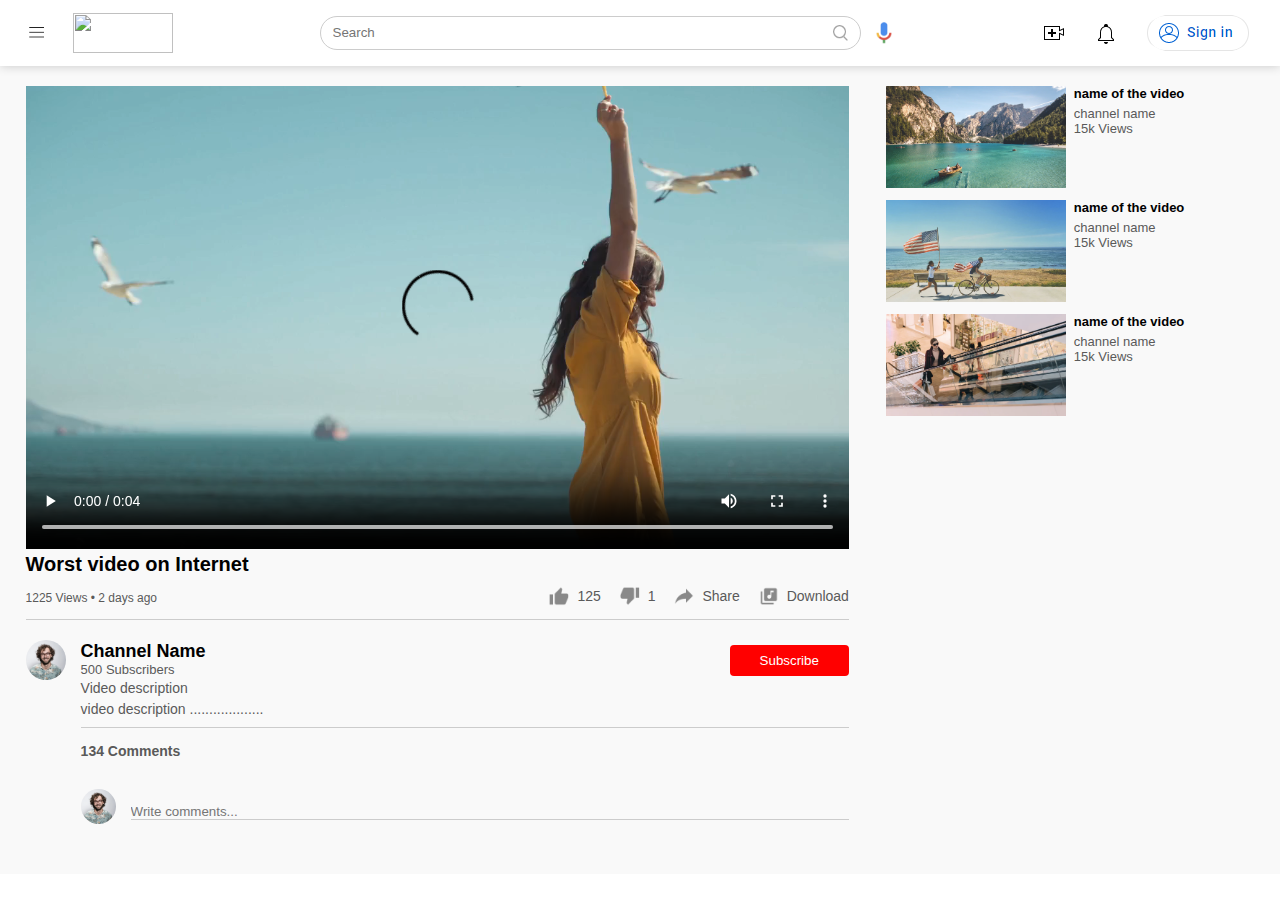
==== playvideo/playvideo.html @ 6cba9cd4 "first commit" ====
<!DOCTYPE html>
<html lang="en">
<head>
    <meta charset="UTF-8">
    <meta http-equiv="X-UA-Compatible" content="IE=edge">
    <link rel="stylesheet" href="../ytclone.css">
    <meta name="viewport" content="width=device-width, initial-scale=1.0">
    <title>Youtube</title>
</head>
<body>
    <nav class="flex-div">
        <div class="nav-left flex-div">
            <img src="../imagess/Screenshot 2023-01-27 124753.png" class="menu-icon">
            <img src="https://th.bing.com/th/id/R.da0b8115e8501833db392a956911e5ce?rik=6n%2fYzHRZfMSIaw&riu=http%3a%2f%2fstatic3.businessinsider.com%2fimage%2f59a59a8d79bbfd1d008b601a-1190-625%2fyoutube-just-made-the-biggest-change-to-its-logo-in-history.jpg&ehk=PuTPyAMizXUm31FlKp1eHWXpA2asU37PEpW6xav7qd4%3d&risl=&pid=ImgRaw&r=0"  height="40" class="logo">
        </div>
        <div class="nav-middle flex-div">
            <div class="search-box flex-div">
                <input type="text" placeholder="Search">
                <img src="/imagess/search.png">
            </div>
            <img src="../imagess/voice-search.png" class="mic-icon">
        </div>
        <div class="nav-right flex-div" >
            <img src="../imagess/create(header).png" >
            <!-- <img src="./imagess/more.png" > -->
            <img src="../imagess/notifications(header).png" >
            <img src="../imagess/sign in.png" class="user-icon">
            <a href="" id="img-user"><img src="/imagess/loginformhere.png" id=""></a>

        </div>
    </nav>



    <div class="container play-container">
        <div class="row">
            <div class="play-video">
                <video controls autoplay >
                    <source src="../imagess/video.mp4" id="videolink" type="video/mp4">
                    <!-- <iframe id="videolink" src="" frameborder="0" allow="accelerometer; autoplay; encrypted-media; gyroscope; picture-in-picture" allowfullscreen></iframe> -->
                </video>

                <!-- <div class="tags">
                    <a href="">#DBZ</a>
                    <a href="">#goku</a>
                    <a href="">#vegita</a>
                    <a href="">#power</a>
                </div> -->
                <h3>Worst video on Internet</h3>

                <div class="play-video-info">
                    <p>1225 Views &bull; 2 days ago</p>
                    <div>
                        <a href=""><img src="../imagess/like.png">125</a>
                        <a href=""><img src="../imagess/dislike.png">1</a>
                        <a href=""><img src="../imagess/share.png">Share</a>
                        <a href="" id="download"><img src="../imagess/save.png">Download</a>
                    </div>
                </div>
                <hr>
                <div class="publisher">
                    <img src="../imagess/Jack.png" >
                    <div>
                        <p>Channel Name</p>
                        <span>500 Subscribers</span>
                    </div>
                    <button type="button">Subscribe</button>
                </div>
                <div class="vid-description">
                    <p>Video description</p>
                    <p>video description ...................</p>
                    <hr>
                    <h4>134 Comments</h4>
                    <div class="add-comment">
                        <img src="/imagess/Jack.png">
                        <input type="text" placeholder="Write comments...">
                    </div>

                </div>
            </div>
            <div class="right-sidebar">
                
                <div class="side-video-list">
                    <a href="" class="small-thumbnail"><img src="../imagess/thumbnail1.png"></a>
                    <div class="vid-info">
                        <a href="">name of the video</a>
                        <p>channel name</p>
                        <p>15k Views</p>
                    </div>
                </div>
                <div class="side-video-list">
                    <a href="" class="small-thumbnail"><img src="../imagess/thumbnail2.png"></a>
                    <div class="vid-info">
                        <a href="">name of the video</a>
                        <p>channel name</p>
                        <p>15k Views</p>
                    </div>
                </div>
                <div class="side-video-list">
                    <a href="" class="small-thumbnail"><img src="../imagess/thumbnail3.png"></a>
                    <div class="vid-info">
                        <a href="">name of the video</a>
                        <p>channel name</p>
                        <p>15k Views</p>
                    </div>
                </div>
                

            </div>

        </div>
    </div>

<script src="playvideo.js"></script>
</body>
</html>
---- ytclone.css ----
*{
    margin: 0%;
    padding: 0%;
    font-family: 'poppins' , sans-serif;
}
a{
    text-decoration: none;
    color: #5a5a5a;
}
img{
    cursor: pointer;
}
#img-user{
    display: none;
}
.flex-div{
    display: flex;
    align-items: center;

}
nav{
    padding: 10px 2%;
    justify-content: space-between;
    box-shadow: 0 0 10px rgba(0, 0 , 0, 0.2);
    background-color: #fff;
    position: sticky;
    top: 0;
    z-index: 10;

}
.nav-right img{
    margin-right: 25px;
}
.nav-right .user-icon{
    width: 100%;
    border-radius: 50%;
    margin-right: 0;  
}
.nav-left .menu-icon{
    width: 22px;
    margin-right: 25px;
}
.nav-left .logo{
    width: 100px;
} 
.nav-middle .mic-icon{
    width: 16px;
}
.nav-middle .search-box{
    border: 1px solid #ccc;
    margin-right: 15px;
    padding: 8px 12px;
    border-radius: 25px;
}
.nav-middle .search-box input{
    width: 500px;
    border: 0;
    outline: 0;
    background: transparent;
}
.nav-middle .search-box img{
    width: 15px;
}

/* ...............sidebar........................ */

.sidebar{
    background-color: #fff;
    width: 20%;
    height: 100vh;
    position: fixed;
    top: 0;
    padding-left: 2%;
    padding-top: 80px;
}
.shortcut-links a img{
    width: 20px;
    margin-right: 20px;
}
.shortcut-links a{
    display: flex;
    align-items: center;
    margin-bottom: 20px;
    width: fit-content;
    flex-wrap: wrap;
}
.sidebar hr{
    border: 0;
    height: 1px;
    background: #ccc;
    width: 80%;
}
.subscribed-list h3{
    font-size: 13px;
    margin: 20px 0;
    color: #5a5a5a;
}
.subscribed-list a{
    display: flex;
    align-items: center;
    margin-bottom: 20px;
    width: fit-content;
    flex-wrap: wrap;
}
.subscribed-list a img{
    width: 25px;
    border-radius: 50%;
    margin-right: 20px;
}
.small-sidebar{
    width: 5%;
}
.small-sidebar a p{
    display: none;
}
.small-sidebar h3{
    display: none;
}
.small-sidebar hr{
    width: 50%;
    margin-bottom: 25px;
}


/* ...................................main..................... */

.container{
    background: #f9f9f9;
    padding-left:  22%;
    padding-right: 2%;
    padding-top: 20px;
    padding-bottom: 20px;
}
.large-container{
    padding-left: 7%;

}
.banner{
    width: 100%;
}
.banner img{
    width: 100%;
    border-radius: 8px;
}
.list-container{
    display: grid;
    grid-template-columns: repeat(auto-fit, minmax(min(200px, 100%), 1fr));
    column-gap: 16px;
    row-gap: 30px;
    margin-top: 15px;
}
.vid-list .thumbnail{
    width: 100%;
    border-radius: 5px;
}
.vid-list .flex-div{
    align-items: flex-start;
    margin-top: 7px;
}
.vid-list .flex-div img{
    width: 35px;
    margin-right: 10px;
    border-radius: 50%;
}
.vid-info{
    color: #5a5a5a;
    font-size: 13px;
}
.vid-info a{
    color: black;
    font-weight: 600;
    display: block;
    margin-bottom: 5px;
}
/* ..................mediaformainpage................... */
@media (max-width:900px){
    .menu-icon{
        display: none;
    }
    .sidebar{
        display: none;
    }
    .container , .large-container{
        padding-left: 5%;
        padding-right: 5%;
    }
    .nav-right img{
        display: none;
    }
    .nav-right .user-icon{
        display: block;
        width: 30px;
    }
    .nav-middle .search-box input{
        width: 100px;
    }
    .nav-middle .mic-icon{
        display: none;
    }
    .logo{
        width: 80px;
    }
    .nav-right .user-icon{
        width: 6em;
    }
}













/* ............play video page........................ */
.play-container{
   padding-left: 2%; 
}
.row{
    display: flex;
    justify-content:  space-between;
    flex-wrap: wrap;
}
.play-video{
    flex-basis: 67%;
}
.right-sidebar{
    flex-basis: 30%;
}
.play-video video{
    width: 100%;
}
.side-video-list{
    display: flex;
    justify-content: space-between;
    margin-bottom: 8px;
}
.side-video-list img{
    width: 100%;
}
.side-video-list .small-thumbnail{
    flex-basis: 49%;
}
.side-video-list .vid-info{
    flex-basis: 49%;
}
.play-video .tags a{ 
    color: #0000ff;
    font-size: 12px;
}
.play-video h3{
    font-weight: 600;
    font-size: 20px;
}

.play-video .play-video-info{
    display: flex;
    align-items: center;
    justify-content: space-between;
    flex-wrap: wrap;
    margin-top: 10px;
    font-size: 14px;
    color: #5a5a5a;
}
.play-video .play-video-info p{
 font-size: 12px;
}
/* .play-video-info img{
    width: 8%;
} */
.play-video .play-video-info a img{
    width: 20px;
    margin-right: 8px;
}
.play-video .play-video-info a{
    display: inline-flex;
    align-items: center;
    margin-left: 15px;
}
.play-video hr{
    border: 0;
    height: 1px;
    background: #ccc;
    margin: 10px 0px;
}
.publisher{
    display: flex;
    align-items: center;
    margin-top: 20px;
}
.publisher div{
    flex: 1;
    line-height: 18px;
}
.publisher img{
    width: 40px;
    border-radius: 50%;
    margin-right: 15px;
}
.publisher p{
    color: #000;
    font-weight: 600;
    font-size: 18px;
}
.publisher div span{
    font-size: 13px;
    color: #5a5a5a;
}
.publisher button{
    background: red;
    color: #fff;
    padding: 8px 30px;
    border: 0;
    outline: 0;
    border-radius: 4px;
    cursor: pointer;
}
.vid-description{
    padding-left: 55px;
    margin: 15x 0px;

}
.vid-description p{
    font-size: 14px;
    margin-bottom: 5px;
    color: #5a5a5a;
}
.vid-description h4{
    font-size: 14px;
    color:#5a5a5a;
    margin-top: 15px;

}
.add-comment{
    display: flex;
    align-items: center;
    margin: 30px 0;
}
.add-comment img{
    width: 35px;
    border-radius: 50%;
    margin-right: 15px;
}
.add-comment input{
    border: 0;
    outline: 0;
    border-bottom: 1px solid #ccc;
    width: 100%;
    padding-top: 10px;
    background: transparent;
}
@media (max-width:900px){
    .play-video{
        flex-basis: 100%;
    }
    .right-sidebar{
        flex-basis: 100%;
    }
    .play-container{
        padding-left: 5%;
    }
    .vid-description{
        padding-left: 0;
    }
    .play-video .play-video-info a{
        margin-left: 0;
        margin-right: 15px;
        margin-top: 15px;
    }
}
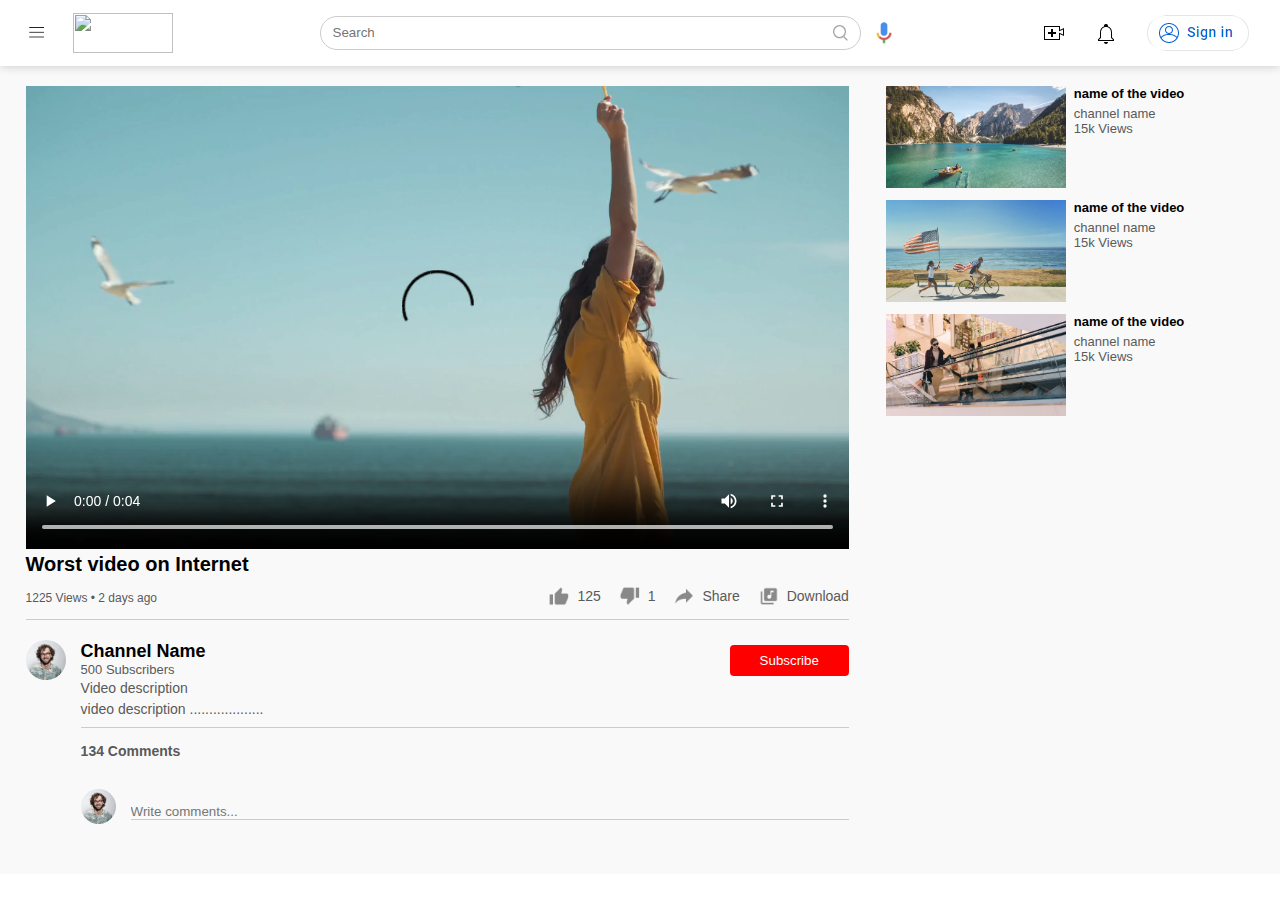
==== commit ac7348a5: "get videos complete" ====
--- a/playvideo/playvideo.html
+++ b/playvideo/playvideo.html
@@ -40,12 +40,6 @@
                     <!-- <iframe id="videolink" src="" frameborder="0" allow="accelerometer; autoplay; encrypted-media; gyroscope; picture-in-picture" allowfullscreen></iframe> -->
                 </video>
 
-                <!-- <div class="tags">
-                    <a href="">#DBZ</a>
-                    <a href="">#goku</a>
-                    <a href="">#vegita</a>
-                    <a href="">#power</a>
-                </div> -->
                 <h3>Worst video on Internet</h3>
 
                 <div class="play-video-info">
--- a/ytclone.css
+++ b/ytclone.css
@@ -72,6 +72,7 @@
     top: 0;
     padding-left: 2%;
     padding-top: 80px;
+    display: block;
 }
 .shortcut-links a img{
     width: 20px;
@@ -130,6 +131,10 @@
     padding-right: 2%;
     padding-top: 20px;
     padding-bottom: 20px;
+    display: block;
+}
+.container-player{
+    display: none;
 }
 .large-container{
     padding-left: 7%;
@@ -171,6 +176,9 @@
     font-weight: 600;
     display: block;
     margin-bottom: 5px;
+}
+.clicked{
+    display: none;
 }
 /* ..................mediaformainpage................... */
 @media (max-width:900px){
